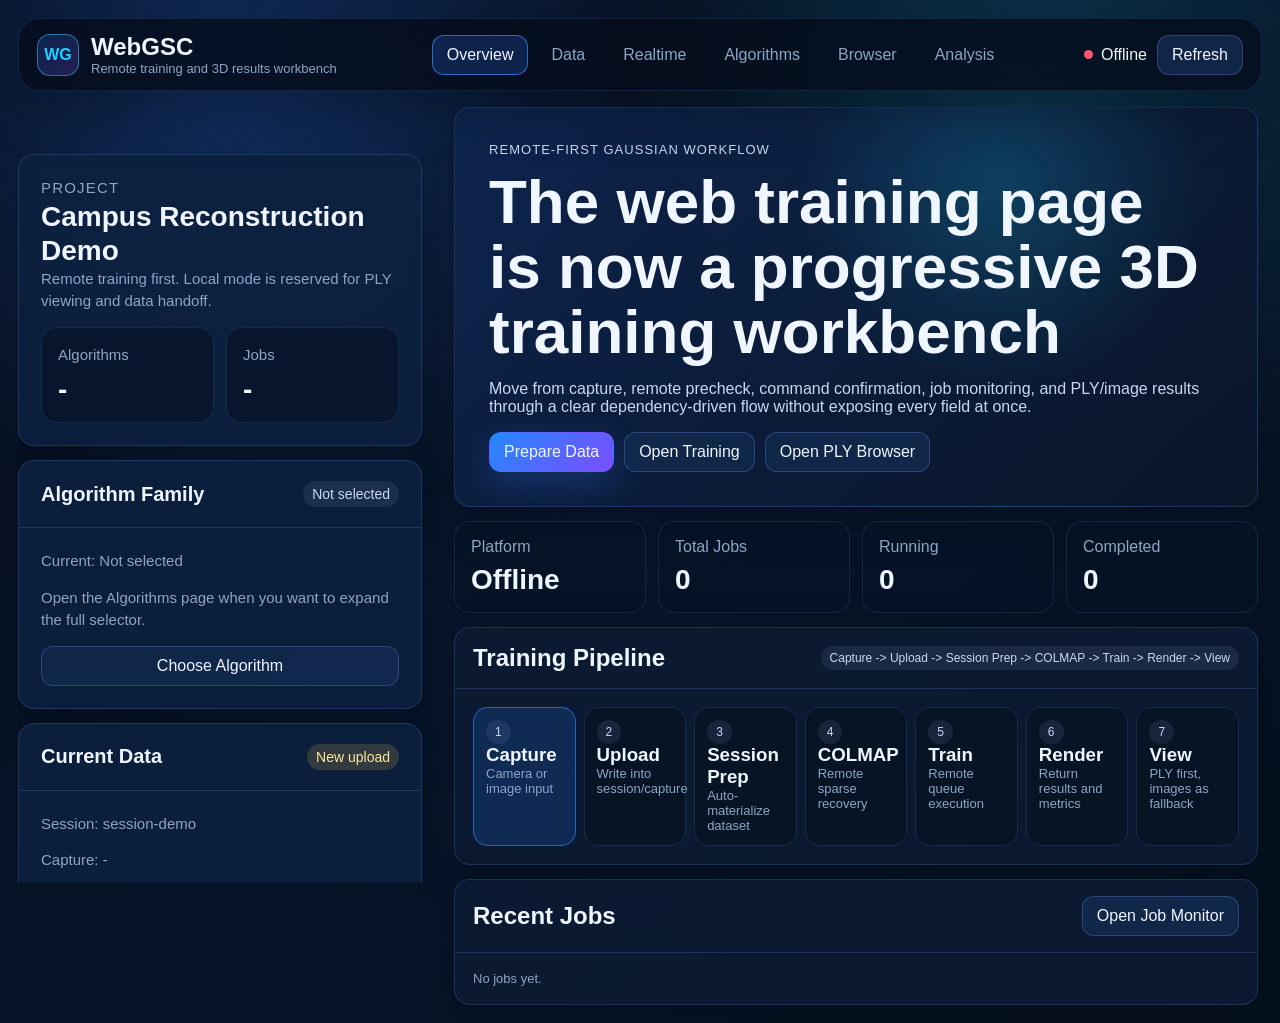
==== web/app.html @ 72a91e0b "Add initial HTML structure for WebGSC Workbench application" ====
<!DOCTYPE html>
<html lang="en">

<head>
  <meta charset="UTF-8" />
  <meta name="viewport" content="width=device-width, initial-scale=1.0" />
  <title>WebGSC Workbench</title>
  <link rel="stylesheet" href="./styles.css" />
</head>

<body>
  <div id="app-root" class="workbench-root">
    <div class="boot-screen">
      <p class="eyebrow">WebGSC</p>
      <h1>Starting Workbench</h1>
      <p>If the backend is offline, the page will still open in offline check mode.</p>
    </div>
  </div>
  <script type="module" src="./src/core/app.js"></script>
</body>

</html>
---- web/styles.css ----
:root {
  color-scheme: dark;
  --bg: #06111f;
  --bg-2: #091a31;
  --panel: rgba(12, 28, 52, 0.84);
  --panel-2: rgba(14, 35, 65, 0.92);
  --line: rgba(119, 160, 255, 0.18);
  --line-strong: rgba(83, 139, 255, 0.52);
  --text: #eff6ff;
  --muted: #8ea4c5;
  --soft: #c8d7f2;
  --blue: #2f7dff;
  --cyan: #1dd3ff;
  --green: #2be48f;
  --yellow: #f7c948;
  --red: #ff5570;
  --violet: #8858ff;
  --shadow: 0 24px 80px rgba(0, 0, 0, 0.38);
  --radius-lg: 24px;
  --radius: 16px;
  --radius-sm: 10px;
  font-family: "Avenir Next", "PingFang SC", "Microsoft YaHei", sans-serif;
}

* {
  box-sizing: border-box;
}

html,
body {
  width: 100%;
  min-height: 100%;
  margin: 0;
  overflow-x: hidden;
  overflow-y: auto;
  background:
    radial-gradient(circle at 18% 8%, rgba(47, 125, 255, 0.28), transparent 32%),
    radial-gradient(circle at 80% 12%, rgba(29, 211, 255, 0.18), transparent 30%),
    linear-gradient(135deg, #040b17 0%, #07152a 48%, #05101e 100%);
  color: var(--text);
}

#app-root {
  min-height: 100%;
  overflow: visible;
}

.workbench-root {
  min-height: 100%;
  overflow: visible;
}

button,
input,
select,
textarea {
  font: inherit;
}

button,
.button-link {
  border: 1px solid rgba(112, 155, 255, 0.28);
  border-radius: 12px;
  background: rgba(19, 41, 76, 0.92);
  color: var(--text);
  padding: 10px 14px;
  cursor: pointer;
  text-decoration: none;
  transition: transform 0.16s ease, border-color 0.16s ease, background 0.16s ease;
}

button:hover,
.button-link:hover {
  border-color: rgba(80, 151, 255, 0.8);
  transform: translateY(-1px);
}

button:disabled,
.button-link.disabled {
  opacity: 0.46;
  cursor: not-allowed;
  pointer-events: none;
  transform: none;
}

button.primary {
  border-color: transparent;
  background: linear-gradient(135deg, #2388ff, #7b4dff);
  box-shadow: 0 12px 34px rgba(47, 125, 255, 0.26);
}

button.danger {
  border-color: rgba(255, 85, 112, 0.38);
  background: rgba(111, 30, 48, 0.85);
}

input,
select,
textarea {
  width: 100%;
  border: 1px solid rgba(112, 155, 255, 0.2);
  border-radius: 12px;
  background: rgba(4, 12, 27, 0.72);
  color: var(--text);
  padding: 10px 12px;
  outline: none;
}

input[type="checkbox"] {
  width: auto;
  accent-color: var(--blue);
}

textarea {
  resize: vertical;
}

label {
  display: grid;
  gap: 7px;
  color: var(--muted);
  font-size: 13px;
}

pre {
  white-space: pre-wrap;
  word-break: break-word;
  margin: 0;
}

.boot-screen {
  width: min(760px, calc(100vw - 40px));
  margin: 20vh auto;
  padding: 34px;
  border: 1px solid var(--line);
  border-radius: var(--radius-lg);
  background: var(--panel);
  box-shadow: var(--shadow);
}

.workbench {
  min-height: 100dvh;
  padding: 18px;
  display: grid;
  grid-template-rows: auto 1fr;
  gap: 16px;
  overflow: visible;
}

.topbar {
  position: sticky;
  top: 18px;
  z-index: 20;
  display: grid;
  grid-template-columns: minmax(220px, 320px) minmax(0, 1fr) auto;
  gap: 18px;
  align-items: center;
  padding: 14px 18px;
  border: 1px solid rgba(91, 135, 255, 0.16);
  border-radius: 22px;
  background: rgba(5, 13, 28, 0.82);
  backdrop-filter: blur(18px);
  box-shadow: 0 18px 54px rgba(0, 0, 0, 0.25);
}

.brand-mark {
  display: flex;
  align-items: center;
  gap: 12px;
}

.brand-cube {
  display: grid;
  place-items: center;
  width: 42px;
  height: 42px;
  border: 1px solid rgba(42, 206, 255, 0.5);
  border-radius: 13px;
  background: linear-gradient(145deg, rgba(49, 123, 255, 0.2), rgba(137, 88, 255, 0.22));
  color: var(--cyan);
  font-weight: 800;
}

.brand-title {
  margin: 0;
  font-size: 24px;
}

.brand-subtitle,
.eyebrow,
.panel-copy,
.muted {
  color: var(--muted);
}

.brand-subtitle,
.eyebrow,
.panel-copy {
  margin: 0;
  font-size: 13px;
}

.eyebrow {
  letter-spacing: 0.08em;
  text-transform: uppercase;
}

.nav-tabs {
  display: flex;
  justify-content: center;
  gap: 8px;
}

.nav-tab {
  border: 1px solid transparent;
  background: transparent;
  color: var(--muted);
}

.nav-tab.active {
  border-color: rgba(60, 135, 255, 0.72);
  background: rgba(38, 92, 189, 0.28);
  color: var(--text);
}

.api-chip {
  display: flex;
  align-items: center;
  gap: 10px;
  justify-content: flex-end;
  white-space: nowrap;
}

.layout {
  display: grid;
  grid-template-columns: minmax(360px, 420px) minmax(0, 1fr);
  gap: 16px;
  align-items: start;
  min-height: 0;
  overflow: visible;
}

.rail,
.main-column {
  display: grid;
  align-content: start;
  gap: 14px;
  min-height: 0;
  padding-right: 4px;
  scrollbar-gutter: stable;
}

.rail {
  font-size: 16px;
}

.rail .panel {
  background: rgba(13, 33, 64, 0.9);
}

.rail .panel.pad,
.rail .card {
  padding: 22px;
}

.rail .panel-head {
  padding: 20px 22px;
}

.rail h2 {
  font-size: 28px;
  line-height: 1.22;
}

.rail h3,
.rail .selectable-card strong {
  font-size: 20px;
  line-height: 1.25;
}

.rail .panel-copy,
.rail .muted,
.rail .eyebrow {
  font-size: 15px;
  line-height: 1.5;
}

.rail .badge {
  font-size: 14px;
}

.rail {
  position: sticky;
  top: 154px;
  max-height: calc(100dvh - 172px);
  overflow-y: auto;
  overscroll-behavior: contain;
}

.main-column {
  overflow: visible;
}

.rail::-webkit-scrollbar,
.main-column::-webkit-scrollbar,
.logs::-webkit-scrollbar,
.table-wrap::-webkit-scrollbar,
.modal::-webkit-scrollbar {
  width: 12px;
  height: 12px;
}

.rail::-webkit-scrollbar-thumb,
.main-column::-webkit-scrollbar-thumb,
.logs::-webkit-scrollbar-thumb,
.table-wrap::-webkit-scrollbar-thumb,
.modal::-webkit-scrollbar-thumb {
  border-radius: 999px;
  border: 3px solid rgba(5, 13, 28, 0.7);
  background: rgba(126, 174, 255, 0.58);
}

.panel {
  border: 1px solid var(--line);
  border-radius: var(--radius);
  background: var(--panel);
  box-shadow: 0 14px 48px rgba(0, 0, 0, 0.18);
  overflow: hidden;
}

.panel.pad,
.card {
  padding: 18px;
}

.panel-head {
  display: flex;
  align-items: center;
  justify-content: space-between;
  gap: 12px;
  padding: 16px 18px;
  border-bottom: 1px solid var(--line);
}

.panel h2,
.panel h3,
.card h3 {
  margin: 0;
}

.hero {
  min-height: 260px;
  padding: 34px;
  background:
    radial-gradient(circle at 68% 20%, rgba(29, 211, 255, 0.18), transparent 32%),
    linear-gradient(135deg, rgba(14, 37, 78, 0.92), rgba(10, 21, 40, 0.92));
}

.hero h1 {
  max-width: 720px;
  margin: 12px 0;
  font-size: clamp(34px, 5vw, 62px);
  line-height: 1.05;
}

.hero p {
  max-width: 720px;
  color: var(--soft);
}

.action-row,
.button-row {
  display: flex;
  flex-wrap: wrap;
  gap: 10px;
  align-items: center;
}

.grid {
  display: grid;
  gap: 14px;
}

.grid.two {
  grid-template-columns: repeat(2, minmax(0, 1fr));
}

.grid.three {
  grid-template-columns: repeat(3, minmax(0, 1fr));
}

.metric-grid {
  display: grid;
  grid-template-columns: repeat(4, minmax(0, 1fr));
  gap: 12px;
}

.metric {
  padding: 16px;
  border: 1px solid rgba(112, 155, 255, 0.14);
  border-radius: 16px;
  background: rgba(7, 19, 38, 0.7);
}

.metric strong {
  display: block;
  margin-top: 8px;
  font-size: 28px;
}

.status-dot {
  display: inline-flex;
  align-items: center;
  gap: 8px;
}

.status-dot::before {
  content: "";
  width: 9px;
  height: 9px;
  border-radius: 999px;
  background: var(--muted);
}

.status-dot.ok::before,
.badge.ok {
  background: rgba(43, 228, 143, 0.18);
  color: #9df5c6;
}

.status-dot.ok::before {
  background: var(--green);
}

.status-dot.warn::before {
  background: var(--yellow);
}

.status-dot.bad::before {
  background: var(--red);
}

.badge {
  display: inline-flex;
  align-items: center;
  gap: 6px;
  width: fit-content;
  padding: 5px 9px;
  border-radius: 999px;
  background: rgba(118, 144, 190, 0.14);
  color: var(--soft);
  font-size: 12px;
}

.badge.warn {
  background: rgba(247, 201, 72, 0.16);
  color: #ffe69a;
}

.badge.bad {
  background: rgba(255, 85, 112, 0.16);
  color: #ffb4c0;
}

.step-flow {
  display: grid;
  grid-template-columns: repeat(7, minmax(0, 1fr));
  gap: 8px;
}

.step {
  min-height: 92px;
  padding: 12px;
  border: 1px solid rgba(112, 155, 255, 0.16);
  border-radius: 15px;
  background: rgba(7, 18, 34, 0.72);
}

.step.active {
  border-color: rgba(47, 125, 255, 0.7);
  background: rgba(29, 79, 161, 0.3);
}

.step.done {
  border-color: rgba(43, 228, 143, 0.42);
}

.form-grid {
  display: grid;
  grid-template-columns: repeat(2, minmax(0, 1fr));
  gap: 14px;
}

.form-grid .wide,
.wide {
  grid-column: 1 / -1;
}

.algorithm-list,
.dataset-list,
.job-list {
  display: grid;
  gap: 10px;
}

.selectable-card,
.job-card {
  padding: 14px;
  border: 1px solid rgba(112, 155, 255, 0.16);
  border-radius: 15px;
  background: rgba(5, 16, 32, 0.7);
}

.selectable-card.active {
  border-color: rgba(47, 125, 255, 0.74);
  box-shadow: inset 0 0 0 1px rgba(47, 125, 255, 0.28);
}

.selectable-card button {
  width: 100%;
  margin-top: 10px;
}

.split {
  display: grid;
  grid-template-columns: minmax(0, 1fr) minmax(300px, 0.6fr);
  gap: 14px;
}

.dropzone {
  min-height: 150px;
  display: grid;
  place-items: center;
  gap: 10px;
  padding: 20px;
  border: 1px dashed rgba(99, 164, 255, 0.46);
  border-radius: 18px;
  background: rgba(11, 31, 61, 0.52);
  text-align: center;
}

.dropzone input {
  max-width: 360px;
}

.preview-grid {
  display: grid;
  grid-template-columns: repeat(auto-fill, minmax(92px, 1fr));
  gap: 10px;
}

.preview-grid img {
  width: 100%;
  aspect-ratio: 1.2;
  object-fit: cover;
  border-radius: 12px;
  border: 1px solid var(--line);
}

.video-frame,
.viewer-frame,
.result-image {
  width: 100%;
  min-height: 420px;
  border: 1px solid var(--line);
  border-radius: 18px;
  background: #030913;
}

.video-frame {
  min-height: 300px;
  object-fit: cover;
}

.result-image {
  object-fit: contain;
}

.viewer-frame.tall {
  height: calc(100vh - 220px);
  min-height: 560px;
}

.logs {
  min-height: 280px;
  max-height: 560px;
  overflow: auto;
  padding: 14px;
  border-radius: 14px;
  background: #030913;
  color: #d8e5ff;
  font-family: "SFMono-Regular", "Cascadia Code", monospace;
  font-size: 12px;
  line-height: 1.55;
}

.table-wrap {
  overflow: auto;
}

table {
  width: 100%;
  border-collapse: collapse;
  min-width: 680px;
}

th,
td {
  padding: 10px 12px;
  border-bottom: 1px solid rgba(112, 155, 255, 0.12);
  text-align: left;
  color: var(--soft);
  font-size: 13px;
}

th {
  color: var(--muted);
  font-weight: 600;
}

.command-box,
.error-box {
  border: 1px solid rgba(112, 155, 255, 0.16);
  border-radius: 15px;
  background: rgba(2, 8, 18, 0.74);
  padding: 14px;
}

.error-box {
  border-color: rgba(255, 85, 112, 0.32);
}

.modal-layer {
  position: fixed;
  inset: 0;
  z-index: 50;
  display: grid;
  place-items: center;
  padding: 20px;
  background: rgba(0, 0, 0, 0.58);
  backdrop-filter: blur(10px);
}

.modal-layer[hidden] {
  display: none;
}

.modal {
  width: min(780px, calc(100vw - 32px));
  max-height: calc(100vh - 52px);
  overflow: auto;
  border: 1px solid rgba(112, 155, 255, 0.28);
  border-radius: 24px;
  background: #07162b;
  box-shadow: var(--shadow);
}

.modal-body {
  padding: 20px;
}

.modal-footer {
  display: flex;
  justify-content: flex-end;
  gap: 10px;
  padding: 16px 20px;
  border-top: 1px solid var(--line);
}

.chart {
  width: 100%;
  height: 260px;
  border: 1px solid var(--line);
  border-radius: 16px;
  background: rgba(3, 9, 19, 0.88);
}

.hidden {
  display: none !important;
}

.toast {
  position: fixed;
  right: 20px;
  bottom: 20px;
  z-index: 60;
  width: min(460px, calc(100vw - 40px));
  padding: 16px;
  border: 1px solid var(--line-strong);
  border-radius: 18px;
  background: rgba(7, 20, 42, 0.96);
  box-shadow: var(--shadow);
}

@media (max-width: 1180px) {
  .layout {
    grid-template-columns: 1fr;
    grid-template-rows: auto;
  }

  .rail {
    position: relative;
    top: auto;
    max-height: none;
    overflow: visible;
  }

  .step-flow {
    grid-template-columns: repeat(3, minmax(0, 1fr));
  }
}

@media (max-width: 760px) {
  .workbench {
    padding: 10px;
  }

  .topbar,
  .split,
  .form-grid,
  .grid.two,
  .grid.three,
  .metric-grid {
    grid-template-columns: 1fr;
  }

  .nav-tabs {
    justify-content: flex-start;
    overflow-x: auto;
  }

  .api-chip {
    justify-content: flex-start;
  }

  .hero {
    padding: 24px;
  }
}
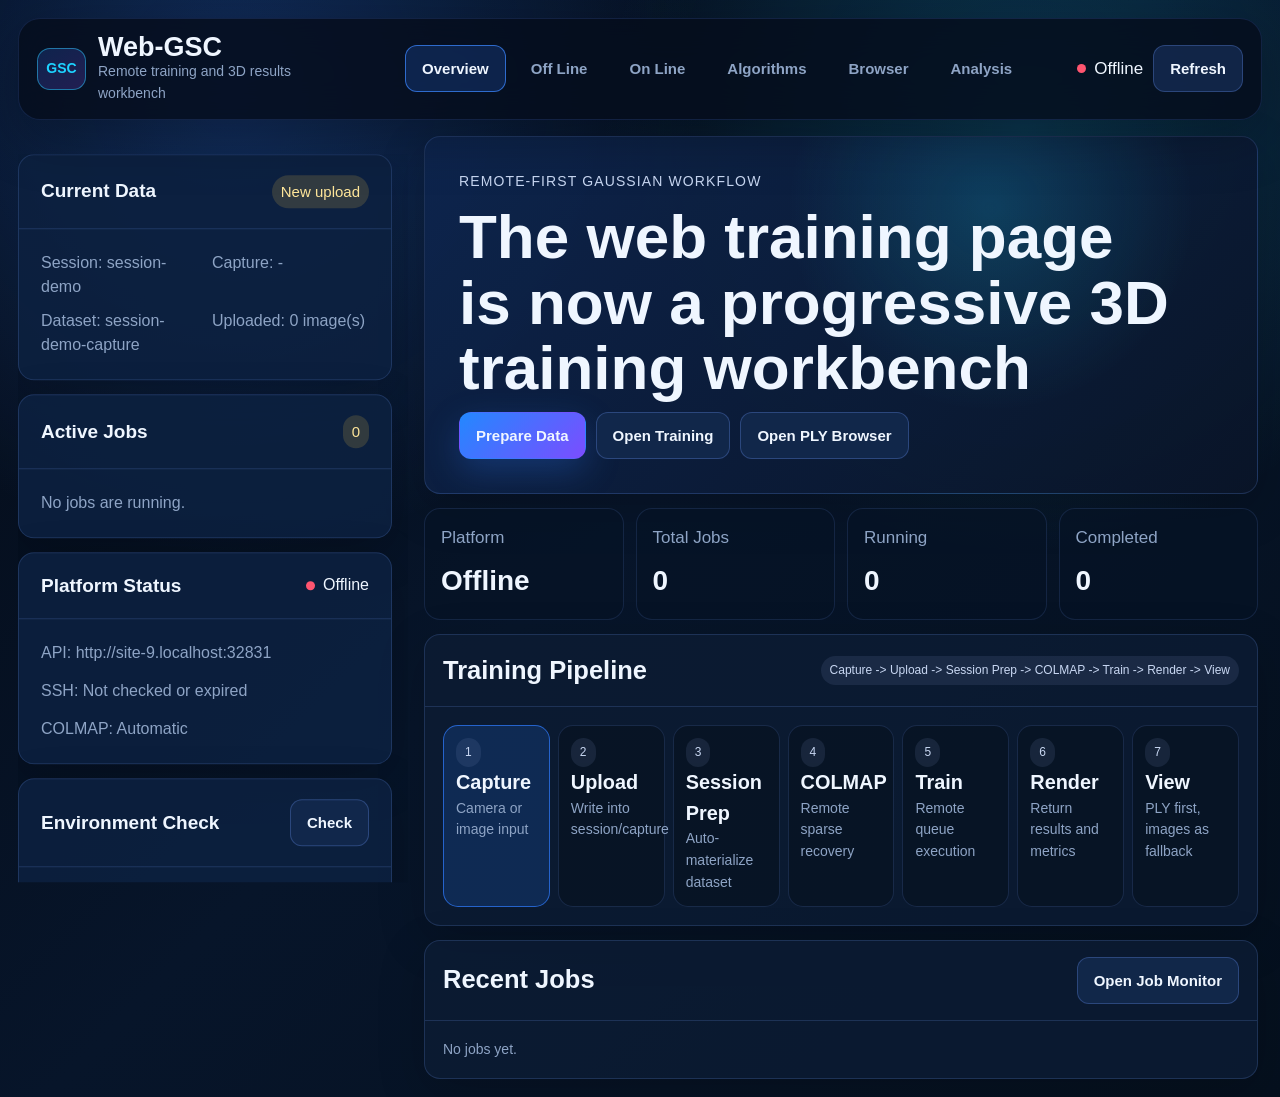
==== commit 231d9ed7: "4/27" ====
--- a/web/app.html
+++ b/web/app.html
@@ -4,14 +4,14 @@
 <head>
   <meta charset="UTF-8" />
   <meta name="viewport" content="width=device-width, initial-scale=1.0" />
-  <title>WebGSC Workbench</title>
+  <title>Web-GSC Workbench</title>
   <link rel="stylesheet" href="./styles.css" />
 </head>
 
 <body>
   <div id="app-root" class="workbench-root">
     <div class="boot-screen">
-      <p class="eyebrow">WebGSC</p>
+      <p class="eyebrow">Web-GSC</p>
       <h1>Starting Workbench</h1>
       <p>If the backend is offline, the page will still open in offline check mode.</p>
     </div>
--- a/web/styles.css
+++ b/web/styles.css
@@ -20,6 +20,7 @@
   --radius: 16px;
   --radius-sm: 10px;
   font-family: "Avenir Next", "PingFang SC", "Microsoft YaHei", sans-serif;
+  font-size: 17px;
 }
 
 * {
@@ -38,6 +39,7 @@
     radial-gradient(circle at 80% 12%, rgba(29, 211, 255, 0.18), transparent 30%),
     linear-gradient(135deg, #040b17 0%, #07152a 48%, #05101e 100%);
   color: var(--text);
+  line-height: 1.55;
 }
 
 #app-root {
@@ -63,10 +65,12 @@
   border-radius: 12px;
   background: rgba(19, 41, 76, 0.92);
   color: var(--text);
-  padding: 10px 14px;
+  padding: 11px 16px;
   cursor: pointer;
   text-decoration: none;
   transition: transform 0.16s ease, border-color 0.16s ease, background 0.16s ease;
+  font-size: 15px;
+  font-weight: 650;
 }
 
 button:hover,
@@ -102,8 +106,9 @@
   border-radius: 12px;
   background: rgba(4, 12, 27, 0.72);
   color: var(--text);
-  padding: 10px 12px;
+  padding: 12px 13px;
   outline: none;
+  font-size: 15px;
 }
 
 input[type="checkbox"] {
@@ -119,7 +124,7 @@
   display: grid;
   gap: 7px;
   color: var(--muted);
-  font-size: 13px;
+  font-size: 14px;
 }
 
 pre {
@@ -172,18 +177,20 @@
 .brand-cube {
   display: grid;
   place-items: center;
-  width: 42px;
+  width: 50px;
   height: 42px;
   border: 1px solid rgba(42, 206, 255, 0.5);
   border-radius: 13px;
   background: linear-gradient(145deg, rgba(49, 123, 255, 0.2), rgba(137, 88, 255, 0.22));
   color: var(--cyan);
   font-weight: 800;
+  font-size: 14px;
 }
 
 .brand-title {
   margin: 0;
-  font-size: 24px;
+  font-size: 27px;
+  line-height: 1.05;
 }
 
 .brand-subtitle,
@@ -197,7 +204,7 @@
 .eyebrow,
 .panel-copy {
   margin: 0;
-  font-size: 13px;
+  font-size: 14px;
 }
 
 .eyebrow {
@@ -233,7 +240,7 @@
 
 .layout {
   display: grid;
-  grid-template-columns: minmax(360px, 420px) minmax(0, 1fr);
+  grid-template-columns: minmax(340px, 390px) minmax(0, 1fr);
   gap: 16px;
   align-items: start;
   min-height: 0;
@@ -268,25 +275,25 @@
 }
 
 .rail h2 {
-  font-size: 28px;
+  font-size: 25px;
   line-height: 1.22;
 }
 
 .rail h3,
 .rail .selectable-card strong {
-  font-size: 20px;
+  font-size: 19px;
   line-height: 1.25;
 }
 
 .rail .panel-copy,
 .rail .muted,
 .rail .eyebrow {
+  font-size: 16px;
+  line-height: 1.5;
+}
+
+.rail .badge {
   font-size: 15px;
-  line-height: 1.5;
-}
-
-.rail .badge {
-  font-size: 14px;
 }
 
 .rail {
@@ -387,6 +394,17 @@
 
 .grid.three {
   grid-template-columns: repeat(3, minmax(0, 1fr));
+}
+
+.rail-facts {
+  display: grid;
+  grid-template-columns: repeat(2, minmax(0, 1fr));
+  gap: 10px 14px;
+}
+
+.rail-facts .panel-copy {
+  min-width: 0;
+  overflow-wrap: anywhere;
 }
 
 .metric-grid {
@@ -574,6 +592,30 @@
 
 .result-image {
   object-fit: contain;
+}
+
+.result-surface {
+  display: grid;
+  gap: 10px;
+}
+
+.result-toolbar {
+  display: flex;
+  align-items: center;
+  justify-content: space-between;
+  gap: 12px;
+  flex-wrap: wrap;
+}
+
+.result-surface-image .result-image {
+  min-height: 300px;
+  max-height: min(560px, 58vh);
+}
+
+.result-placeholder {
+  display: grid;
+  place-items: center;
+  padding: 24px;
 }
 
 .viewer-frame.tall {
@@ -720,7 +762,8 @@
   .form-grid,
   .grid.two,
   .grid.three,
-  .metric-grid {
+  .metric-grid,
+  .rail-facts {
     grid-template-columns: 1fr;
   }
 
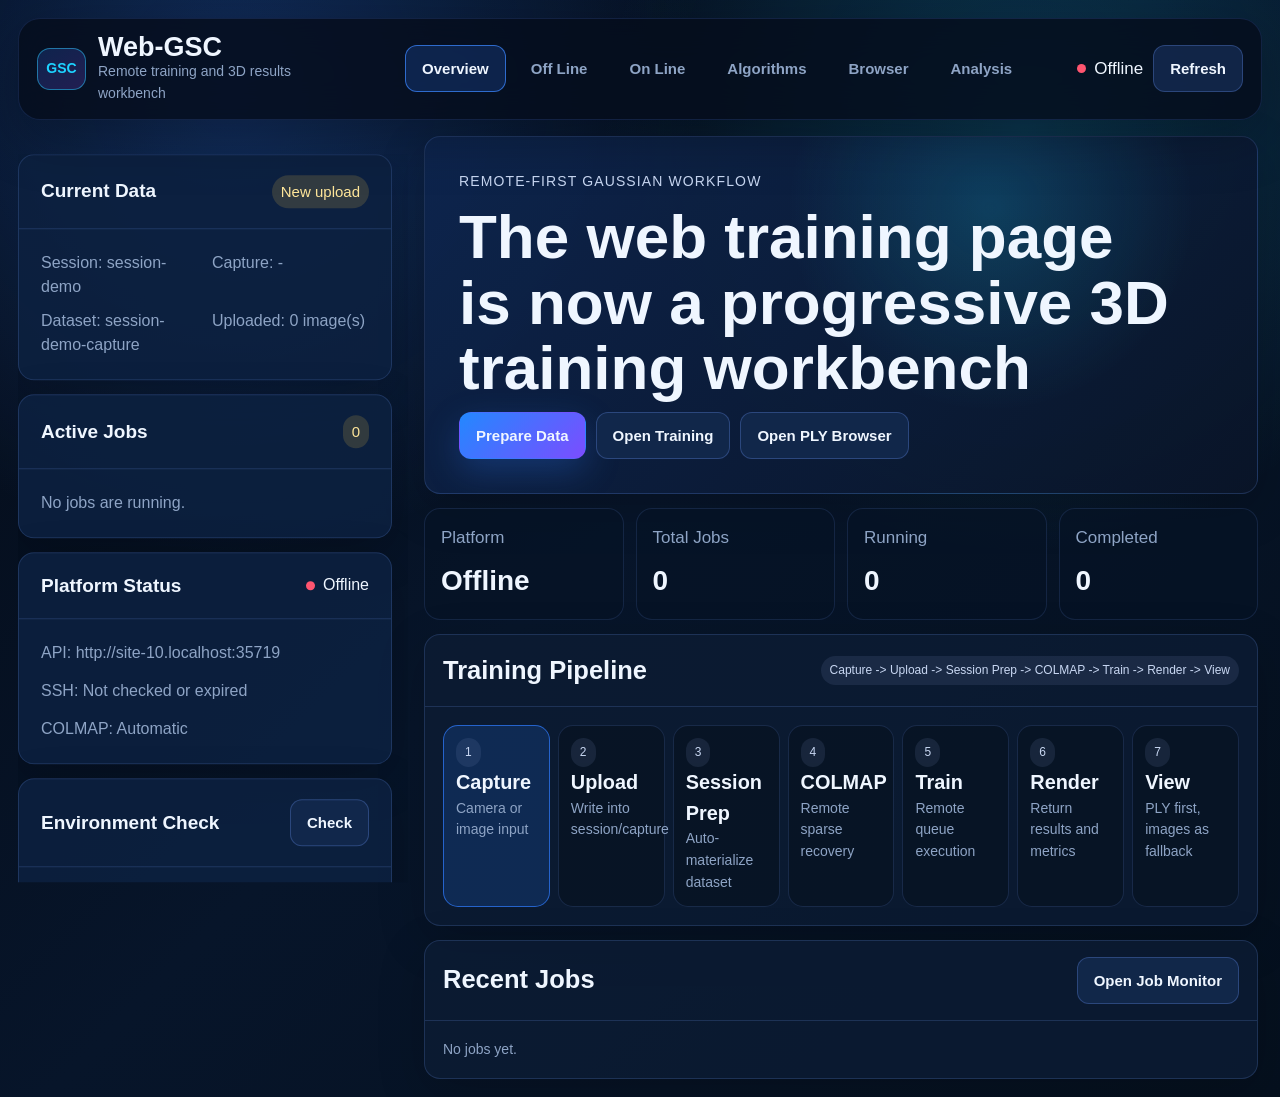
==== commit 422248bc: "Implement detached remote training and button feedback" ====
--- a/web/app.html
+++ b/web/app.html
@@ -5,7 +5,7 @@
   <meta charset="UTF-8" />
   <meta name="viewport" content="width=device-width, initial-scale=1.0" />
   <title>Web-GSC Workbench</title>
-  <link rel="stylesheet" href="./styles.css" />
+  <link rel="stylesheet" href="./styles.css?v=20260428-detached" />
 </head>
 
 <body>
@@ -16,7 +16,7 @@
       <p>If the backend is offline, the page will still open in offline check mode.</p>
     </div>
   </div>
-  <script type="module" src="./src/core/app.js"></script>
+  <script type="module" src="./src/core/app.js?v=20260428-detached"></script>
 </body>
 
 </html>
--- a/web/styles.css
+++ b/web/styles.css
@@ -68,15 +68,61 @@
   padding: 11px 16px;
   cursor: pointer;
   text-decoration: none;
-  transition: transform 0.16s ease, border-color 0.16s ease, background 0.16s ease;
+  transition: transform 0.16s ease, border-color 0.16s ease, background 0.16s ease, box-shadow 0.16s ease;
   font-size: 15px;
   font-weight: 650;
+  position: relative;
+  display: inline-flex;
+  align-items: center;
+  justify-content: center;
+  gap: 8px;
 }
 
 button:hover,
 .button-link:hover {
   border-color: rgba(80, 151, 255, 0.8);
   transform: translateY(-1px);
+}
+
+button:active,
+.button-link:active,
+button.is-pressed {
+  transform: translateY(1px) scale(0.98);
+  border-color: rgba(113, 196, 255, 0.95);
+  box-shadow: 0 0 0 3px rgba(65, 143, 255, 0.18);
+}
+
+button:focus-visible,
+.button-link:focus-visible {
+  outline: 3px solid rgba(113, 196, 255, 0.58);
+  outline-offset: 2px;
+}
+
+button.is-loading {
+  border-color: rgba(113, 196, 255, 0.86);
+  box-shadow: 0 0 0 3px rgba(65, 143, 255, 0.18);
+}
+
+button.is-loading::before {
+  content: "";
+  width: 0.9em;
+  height: 0.9em;
+  border: 2px solid rgba(255, 255, 255, 0.45);
+  border-top-color: #ffffff;
+  border-radius: 50%;
+  animation: wgsc-spin 0.72s linear infinite;
+}
+
+button.is-loading::after {
+  content: "Working";
+  font-size: 0.86em;
+  opacity: 0.86;
+}
+
+@keyframes wgsc-spin {
+  to {
+    transform: rotate(360deg);
+  }
 }
 
 button:disabled,
@@ -85,6 +131,11 @@
   cursor: not-allowed;
   pointer-events: none;
   transform: none;
+}
+
+button.is-loading:disabled {
+  opacity: 0.96;
+  cursor: progress;
 }
 
 button.primary {
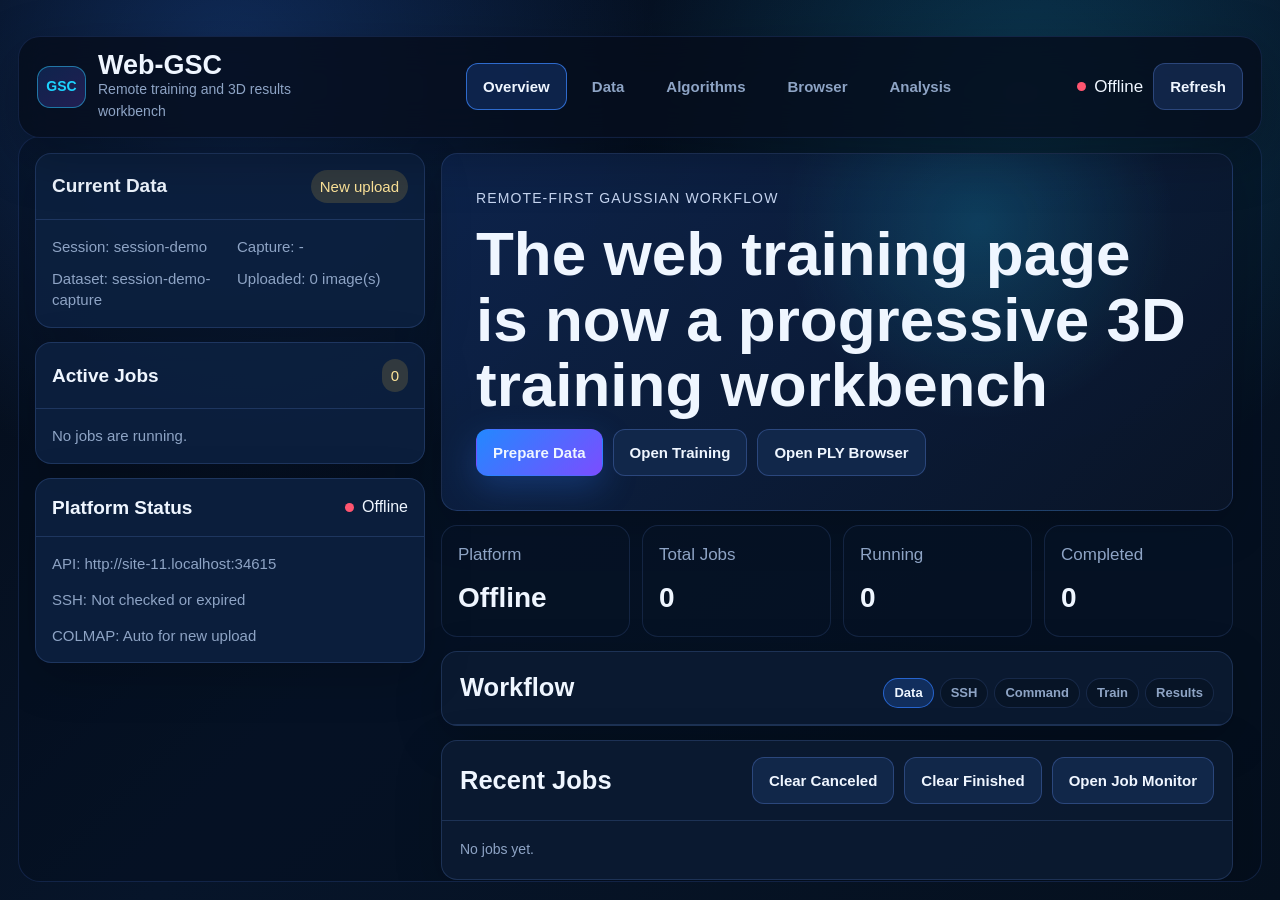
==== commit 44d82525: "更新样式链接和脚本版本，添加命令预览部分的修改按钮" ====
--- a/web/app.html
+++ b/web/app.html
@@ -5,7 +5,7 @@
   <meta charset="UTF-8" />
   <meta name="viewport" content="width=device-width, initial-scale=1.0" />
   <title>Web-GSC Workbench</title>
-  <link rel="stylesheet" href="./styles.css?v=20260428-detached" />
+  <link rel="stylesheet" href="./styles.css?v=20260430-command-edit" />
 </head>
 
 <body>
@@ -16,7 +16,7 @@
       <p>If the backend is offline, the page will still open in offline check mode.</p>
     </div>
   </div>
-  <script type="module" src="./src/core/app.js?v=20260428-detached"></script>
+  <script type="module" src="./src/core/app.js?v=20260430-command-edit"></script>
 </body>
 
 </html>
--- a/web/styles.css
+++ b/web/styles.css
@@ -30,10 +30,10 @@
 html,
 body {
   width: 100%;
-  min-height: 100%;
+  height: 100%;
   margin: 0;
   overflow-x: hidden;
-  overflow-y: auto;
+  overflow-y: hidden;
   background:
     radial-gradient(circle at 18% 8%, rgba(47, 125, 255, 0.28), transparent 32%),
     radial-gradient(circle at 80% 12%, rgba(29, 211, 255, 0.18), transparent 30%),
@@ -43,13 +43,13 @@
 }
 
 #app-root {
-  min-height: 100%;
-  overflow: visible;
+  height: 100%;
+  overflow: hidden;
 }
 
 .workbench-root {
-  min-height: 100%;
-  overflow: visible;
+  height: 100%;
+  overflow: hidden;
 }
 
 button,
@@ -195,12 +195,12 @@
 }
 
 .workbench {
-  min-height: 100dvh;
+  height: 100dvh;
   padding: 18px;
   display: grid;
   grid-template-rows: auto 1fr;
   gap: 16px;
-  overflow: visible;
+  overflow: hidden;
 }
 
 .topbar {
@@ -289,6 +289,17 @@
   white-space: nowrap;
 }
 
+.workspace-frame {
+  min-height: 0;
+  overflow-y: auto;
+  overflow-x: hidden;
+  padding: 16px;
+  border: 1px solid rgba(91, 135, 255, 0.16);
+  border-radius: 22px;
+  background: rgba(5, 13, 28, 0.34);
+  scrollbar-gutter: stable;
+}
+
 .layout {
   display: grid;
   grid-template-columns: minmax(340px, 390px) minmax(0, 1fr);
@@ -304,8 +315,6 @@
   align-content: start;
   gap: 14px;
   min-height: 0;
-  padding-right: 4px;
-  scrollbar-gutter: stable;
 }
 
 .rail {
@@ -318,11 +327,11 @@
 
 .rail .panel.pad,
 .rail .card {
-  padding: 22px;
+  padding: 16px;
 }
 
 .rail .panel-head {
-  padding: 20px 22px;
+  padding: 16px;
 }
 
 .rail h2 {
@@ -339,8 +348,8 @@
 .rail .panel-copy,
 .rail .muted,
 .rail .eyebrow {
-  font-size: 16px;
-  line-height: 1.5;
+  font-size: 15px;
+  line-height: 1.45;
 }
 
 .rail .badge {
@@ -349,9 +358,9 @@
 
 .rail {
   position: sticky;
-  top: 154px;
-  max-height: calc(100dvh - 172px);
-  overflow-y: auto;
+  top: 0;
+  max-height: none;
+  overflow: visible;
   overscroll-behavior: contain;
 }
 
@@ -359,8 +368,7 @@
   overflow: visible;
 }
 
-.rail::-webkit-scrollbar,
-.main-column::-webkit-scrollbar,
+.workspace-frame::-webkit-scrollbar,
 .logs::-webkit-scrollbar,
 .table-wrap::-webkit-scrollbar,
 .modal::-webkit-scrollbar {
@@ -368,8 +376,7 @@
   height: 12px;
 }
 
-.rail::-webkit-scrollbar-thumb,
-.main-column::-webkit-scrollbar-thumb,
+.workspace-frame::-webkit-scrollbar-thumb,
 .logs::-webkit-scrollbar-thumb,
 .table-wrap::-webkit-scrollbar-thumb,
 .modal::-webkit-scrollbar-thumb {
@@ -531,6 +538,37 @@
   color: #ffb4c0;
 }
 
+.mini-flow {
+  display: flex;
+  flex-wrap: wrap;
+  gap: 6px;
+  margin-top: 10px;
+}
+
+.mini-step {
+  display: inline-flex;
+  align-items: center;
+  min-height: 28px;
+  padding: 4px 10px;
+  border: 1px solid rgba(112, 155, 255, 0.16);
+  border-radius: 999px;
+  background: rgba(7, 18, 34, 0.68);
+  color: var(--muted);
+  font-size: 13px;
+  font-weight: 700;
+}
+
+.mini-step.active {
+  border-color: rgba(47, 125, 255, 0.7);
+  background: rgba(47, 125, 255, 0.22);
+  color: var(--text);
+}
+
+.mini-step.done {
+  border-color: rgba(43, 228, 143, 0.38);
+  color: #9df5c6;
+}
+
 .step-flow {
   display: grid;
   grid-template-columns: repeat(7, minmax(0, 1fr));
@@ -594,6 +632,135 @@
   display: grid;
   grid-template-columns: minmax(0, 1fr) minmax(300px, 0.6fr);
   gap: 14px;
+}
+
+.compact-split {
+  grid-template-columns: repeat(2, minmax(0, 1fr));
+}
+
+.upload-method-grid {
+  display: grid;
+  grid-template-columns: repeat(2, minmax(0, 1fr));
+  gap: 14px;
+}
+
+.source-choice-grid {
+  display: grid;
+  grid-template-columns: repeat(2, minmax(0, 1fr));
+  gap: 12px;
+}
+
+.source-choice {
+  min-height: 96px;
+  justify-content: flex-start;
+  align-items: flex-start;
+  flex-direction: column;
+  text-align: left;
+  white-space: normal;
+}
+
+.source-choice span {
+  color: var(--muted);
+  font-size: 13px;
+  font-weight: 500;
+}
+
+.source-choice.active {
+  border-color: rgba(43, 228, 143, 0.48);
+  background: rgba(25, 104, 78, 0.32);
+  box-shadow: inset 0 0 0 1px rgba(43, 228, 143, 0.18);
+}
+
+.upload-method-card {
+  display: grid;
+  align-content: start;
+  gap: 14px;
+  min-height: 100%;
+  padding: 18px;
+  border: 1px solid rgba(112, 155, 255, 0.18);
+  border-radius: 16px;
+  background: rgba(5, 16, 32, 0.7);
+}
+
+.upload-method-card h3 {
+  margin: 4px 0 6px;
+  font-size: 24px;
+}
+
+.upload-main-button {
+  min-height: 52px;
+  width: 100%;
+  font-size: 16px;
+}
+
+.camera-frame {
+  min-height: 260px;
+}
+
+.flow-stage-grid {
+  display: grid;
+  gap: 8px;
+}
+
+.flow-stage-row {
+  display: grid;
+  grid-template-columns: 34px minmax(0, 1fr) auto auto auto;
+  align-items: center;
+  gap: 10px;
+  min-height: 64px;
+  padding: 10px 12px;
+  border: 1px solid rgba(112, 155, 255, 0.14);
+  border-radius: 12px;
+  background: rgba(5, 16, 32, 0.58);
+}
+
+.flow-stage-index {
+  display: grid;
+  place-items: center;
+  width: 28px;
+  height: 28px;
+  border-radius: 999px;
+  background: rgba(118, 144, 190, 0.14);
+  color: var(--soft);
+  font-weight: 800;
+}
+
+.flow-stage-main {
+  min-width: 0;
+}
+
+.flow-stage-main strong {
+  display: block;
+  margin-bottom: 2px;
+}
+
+.flow-stage-main .panel-copy {
+  overflow: hidden;
+  text-overflow: ellipsis;
+  white-space: nowrap;
+}
+
+.flow-preview {
+  width: 58px;
+  height: 38px;
+  object-fit: cover;
+  border: 1px solid var(--line);
+  border-radius: 8px;
+  background: #030913;
+}
+
+.stage-empty {
+  min-width: 58px;
+  color: var(--muted);
+  font-size: 13px;
+  text-align: center;
+}
+
+.compact-button {
+  min-height: 34px;
+  padding: 7px 10px;
+  border-radius: 10px;
+  font-size: 13px;
 }
 
 .dropzone {
@@ -694,21 +861,33 @@
 table {
   width: 100%;
   border-collapse: collapse;
-  min-width: 680px;
+  min-width: 760px;
 }
 
 th,
 td {
-  padding: 10px 12px;
+  padding: 9px 10px;
   border-bottom: 1px solid rgba(112, 155, 255, 0.12);
   text-align: left;
   color: var(--soft);
   font-size: 13px;
+  vertical-align: middle;
 }
 
 th {
   color: var(--muted);
   font-weight: 600;
+}
+
+.job-table .panel-copy {
+  font-size: 12px;
+}
+
+.table-actions {
+  display: flex;
+  flex-wrap: nowrap;
+  gap: 6px;
+  align-items: center;
 }
 
 .command-box,
@@ -719,8 +898,40 @@
   padding: 14px;
 }
 
+.command-editor {
+  width: 100%;
+  min-height: 160px;
+  resize: vertical;
+  font-family: "SFMono-Regular", Consolas, "Liberation Mono", monospace;
+  font-size: 12px;
+  line-height: 1.55;
+  white-space: pre;
+}
+
 .error-box {
   border-color: rgba(255, 85, 112, 0.32);
+}
+
+.error-banner {
+  border-color: rgba(255, 85, 112, 0.42);
+  background: rgba(50, 15, 28, 0.92);
+}
+
+.error-banner:focus {
+  outline: 3px solid rgba(255, 85, 112, 0.34);
+  outline-offset: 2px;
+}
+
+.error-banner-body {
+  display: grid;
+  gap: 10px;
+  padding: 14px 18px 18px;
+}
+
+.error-banner summary {
+  cursor: pointer;
+  color: var(--soft);
+  font-weight: 700;
 }
 
 .modal-layer {
@@ -797,10 +1008,6 @@
     max-height: none;
     overflow: visible;
   }
-
-  .step-flow {
-    grid-template-columns: repeat(3, minmax(0, 1fr));
-  }
 }
 
 @media (max-width: 760px) {
@@ -810,6 +1017,9 @@
 
   .topbar,
   .split,
+  .upload-method-grid,
+  .source-choice-grid,
+  .flow-stage-row,
   .form-grid,
   .grid.two,
   .grid.three,
@@ -830,4 +1040,14 @@
   .hero {
     padding: 24px;
   }
-}
+
+  .flow-stage-row {
+    grid-template-columns: 34px minmax(0, 1fr);
+  }
+
+  .flow-stage-row .badge,
+  .flow-stage-row .compact-button,
+  .stage-empty {
+    justify-self: start;
+  }
+}
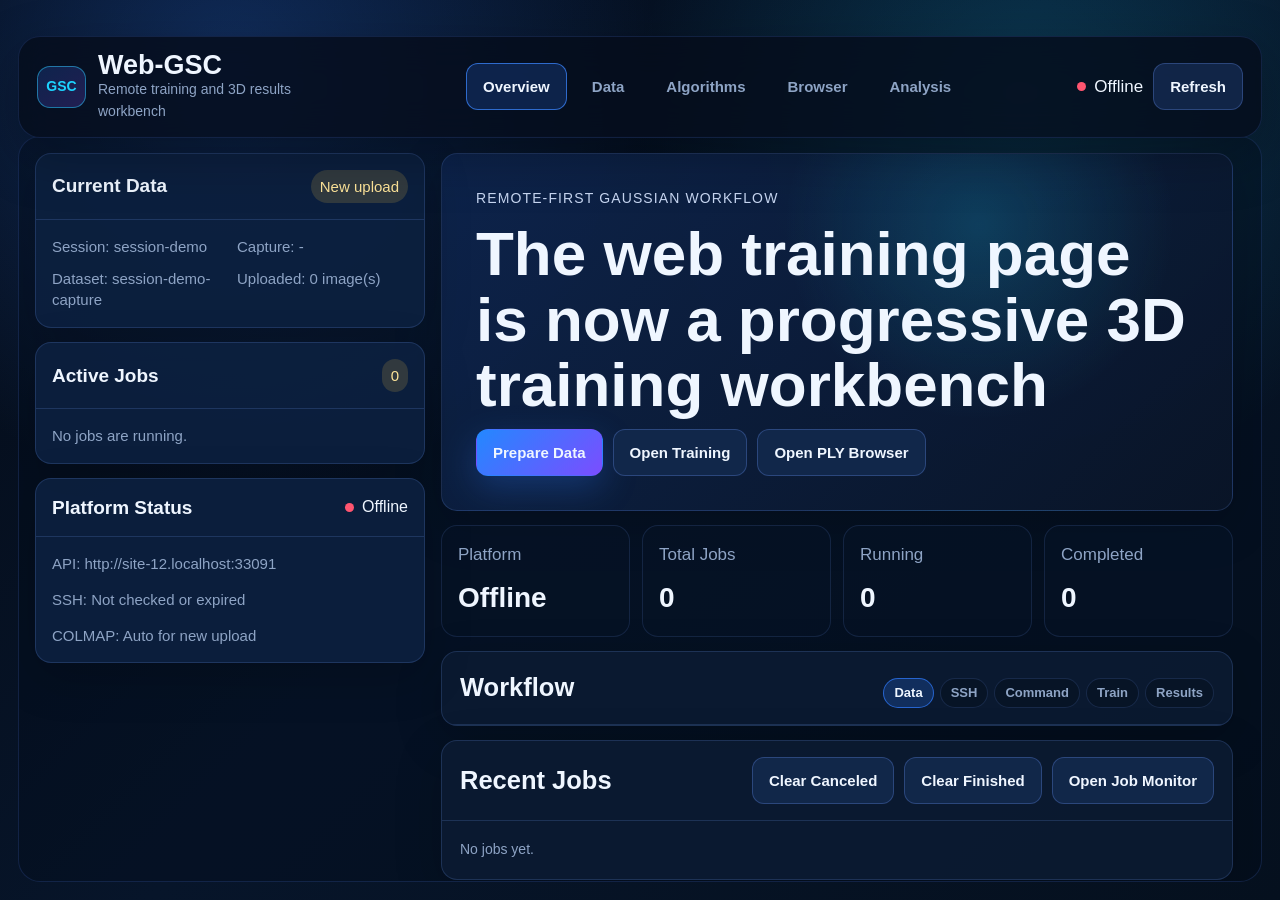
==== commit bc3585f4: "添加对 tmux 的支持，包括会话管理和附加命令，更新相关样式和前端显示" ====
--- a/web/app.html
+++ b/web/app.html
@@ -16,7 +16,7 @@
       <p>If the backend is offline, the page will still open in offline check mode.</p>
     </div>
   </div>
-  <script type="module" src="./src/core/app.js?v=20260430-command-edit"></script>
+  <script type="module" src="./src/core/app.js?v=20260502-tmux"></script>
 </body>
 
 </html>
--- a/web/styles.css
+++ b/web/styles.css
@@ -908,6 +908,22 @@
   white-space: pre;
 }
 
+.tmux-attach-box {
+  border: 1px solid rgba(93, 214, 180, 0.24);
+  border-radius: 14px;
+  background: rgba(6, 32, 30, 0.58);
+  display: grid;
+  gap: 8px;
+  padding: 12px;
+}
+
+.tmux-attach-box pre {
+  margin: 0;
+  overflow-x: auto;
+  white-space: pre-wrap;
+  word-break: break-word;
+}
+
 .error-box {
   border-color: rgba(255, 85, 112, 0.32);
 }
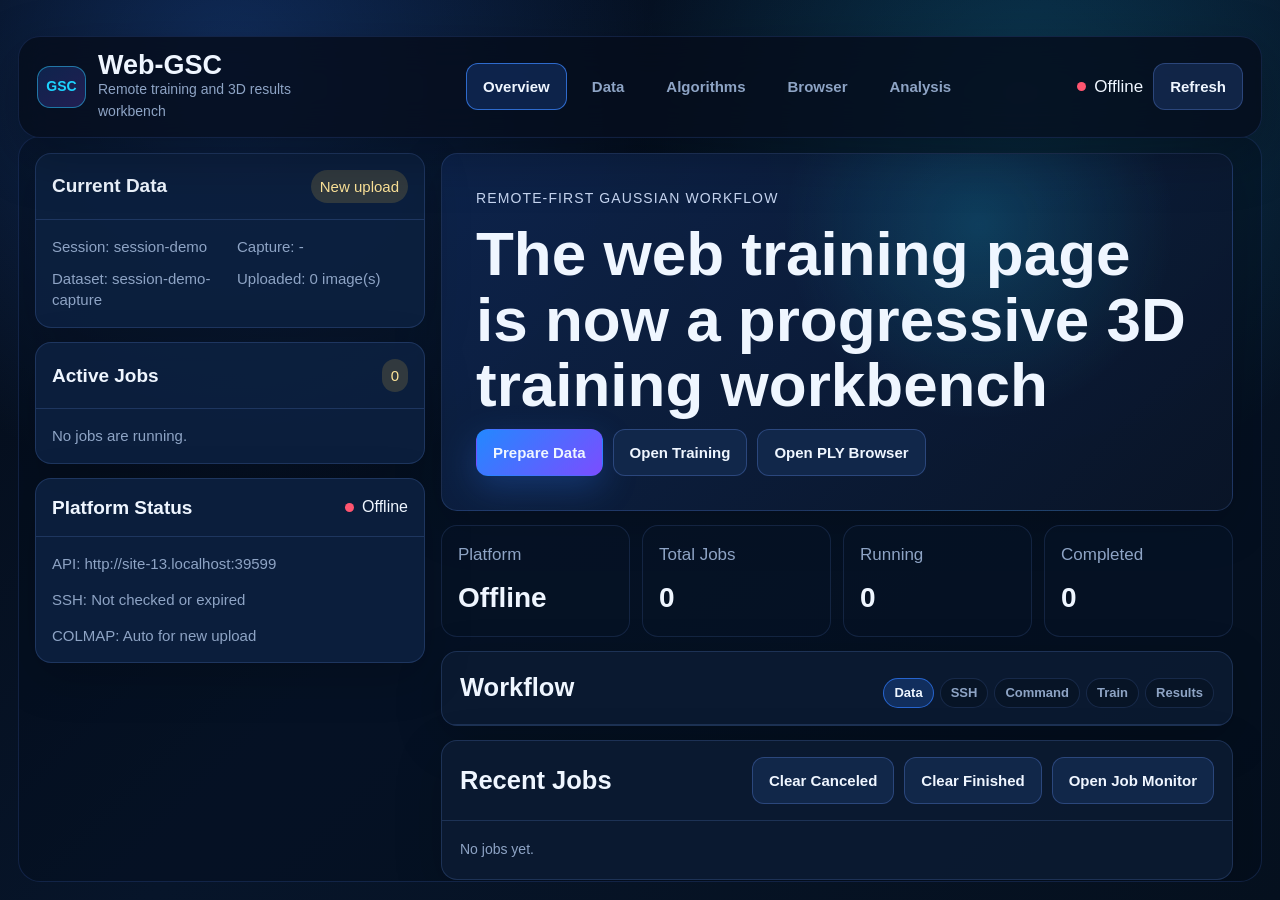
==== commit fac5c74c: "Pause result polling and export Gaussian PLY from GSLightning" ====
--- a/web/app.html
+++ b/web/app.html
@@ -16,7 +16,7 @@
       <p>If the backend is offline, the page will still open in offline check mode.</p>
     </div>
   </div>
-  <script type="module" src="./src/core/app.js?v=20260502-tmux"></script>
+  <script type="module" src="./src/core/app.js?v=20260510-result-viewer-poll"></script>
 </body>
 
 </html>
--- a/web/styles.css
+++ b/web/styles.css
@@ -516,6 +516,22 @@
   background: var(--red);
 }
 
+.download-progress {
+  width: min(360px, 100%);
+  height: 8px;
+  overflow: hidden;
+  border: 1px solid rgba(112, 155, 255, 0.18);
+  border-radius: 999px;
+  background: rgba(4, 12, 27, 0.72);
+}
+
+.download-progress > div {
+  height: 100%;
+  border-radius: inherit;
+  background: linear-gradient(90deg, var(--blue), var(--cyan));
+  transition: width 0.25s ease;
+}
+
 .badge {
   display: inline-flex;
   align-items: center;
@@ -828,6 +844,27 @@
 .result-surface-image .result-image {
   min-height: 300px;
   max-height: min(560px, 58vh);
+}
+
+.render-image-grid {
+  display: grid;
+  grid-template-columns: repeat(auto-fill, minmax(140px, 1fr));
+  gap: 10px;
+}
+
+.render-image-thumb {
+  display: block;
+  border: 1px solid var(--line);
+  border-radius: 10px;
+  overflow: hidden;
+  background: #030913;
+}
+
+.render-image-thumb img {
+  display: block;
+  width: 100%;
+  aspect-ratio: 1.4;
+  object-fit: cover;
 }
 
 .result-placeholder {
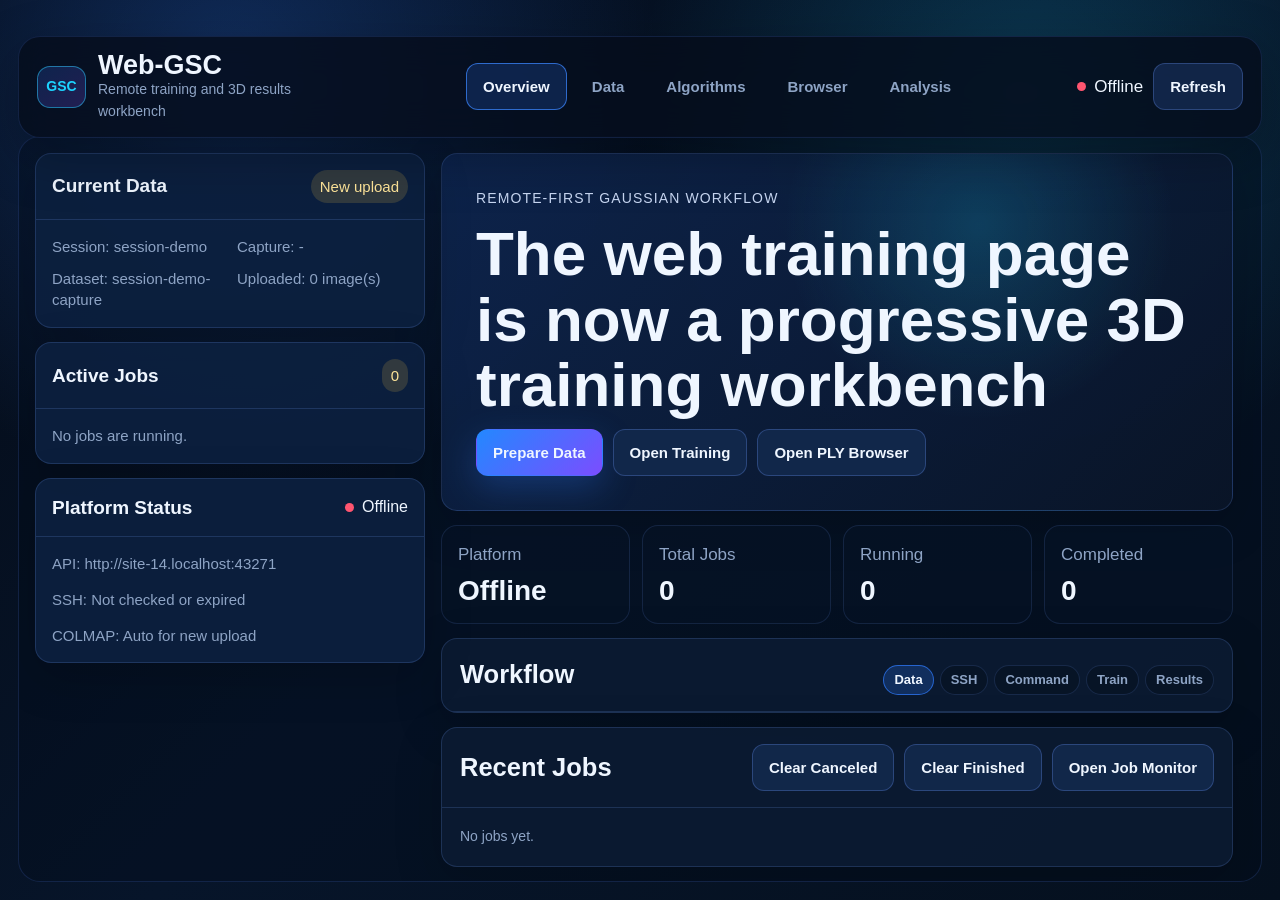
==== commit 82814721: "Remove data result echo and cap auto reattach retries" ====
--- a/web/app.html
+++ b/web/app.html
@@ -16,7 +16,7 @@
       <p>If the backend is offline, the page will still open in offline check mode.</p>
     </div>
   </div>
-  <script type="module" src="./src/core/app.js?v=20260510-result-viewer-poll"></script>
+  <script type="module" src="./src/core/app.js?v=20260519-reattach-limit"></script>
 </body>
 
 </html>
--- a/web/styles.css
+++ b/web/styles.css
@@ -472,16 +472,33 @@
 }
 
 .metric {
+  min-width: 0;
   padding: 16px;
   border: 1px solid rgba(112, 155, 255, 0.14);
   border-radius: 16px;
   background: rgba(7, 19, 38, 0.7);
+  overflow: hidden;
 }
 
 .metric strong {
   display: block;
   margin-top: 8px;
   font-size: 28px;
+  line-height: 1.1;
+  overflow-wrap: anywhere;
+  word-break: break-word;
+  font-variant-numeric: tabular-nums;
+}
+
+.analysis-metric strong {
+  font-size: 24px;
+}
+
+.analysis-metric .panel-copy {
+  min-width: 0;
+  overflow: hidden;
+  text-overflow: ellipsis;
+  white-space: nowrap;
 }
 
 .status-dot {
@@ -619,6 +636,18 @@
   grid-column: 1 / -1;
 }
 
+.nested-detail {
+  margin-top: 14px;
+  padding-top: 14px;
+  border-top: 1px solid rgba(112, 155, 255, 0.14);
+}
+
+.nested-detail summary {
+  cursor: pointer;
+  color: var(--soft);
+  font-weight: 700;
+}
+
 .algorithm-list,
 .dataset-list,
 .job-list {
@@ -909,11 +938,28 @@
   color: var(--soft);
   font-size: 13px;
   vertical-align: middle;
+  overflow-wrap: anywhere;
+  word-break: break-word;
 }
 
 th {
   color: var(--muted);
   font-weight: 600;
+}
+
+.analysis-table {
+  min-width: 640px;
+}
+
+.analysis-table td:not(:first-child) {
+  font-variant-numeric: tabular-nums;
+  max-width: 140px;
+}
+
+.analysis-summary-row td {
+  color: #f2f7ff;
+  font-weight: 800;
+  background: rgba(47, 125, 255, 0.08);
 }
 
 .job-table .panel-copy {
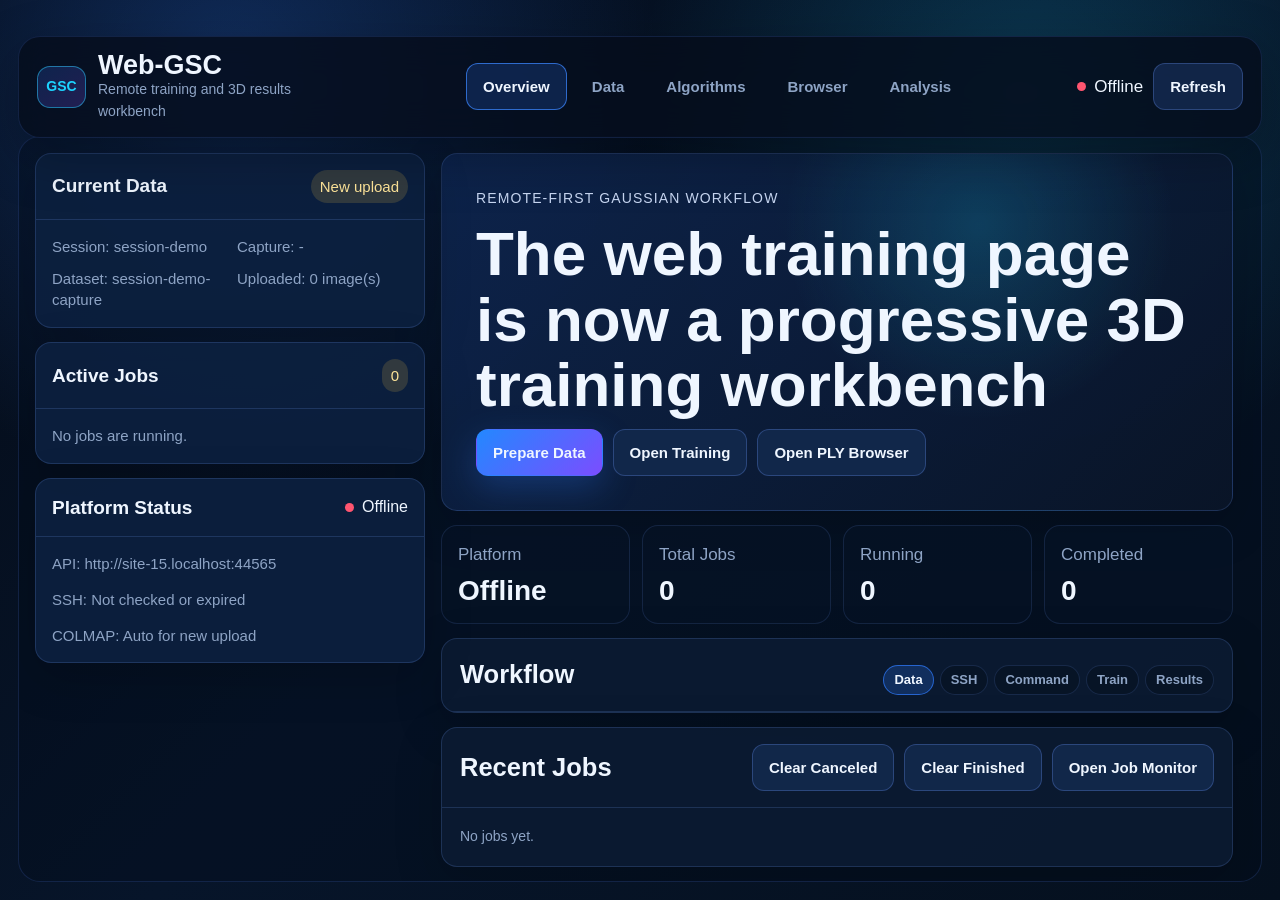
==== commit 257e00a4: "Fix remote monitor job iteration and reattach retries" ====
--- a/web/app.html
+++ b/web/app.html
@@ -16,7 +16,7 @@
       <p>If the backend is offline, the page will still open in offline check mode.</p>
     </div>
   </div>
-  <script type="module" src="./src/core/app.js?v=20260519-reattach-limit"></script>
+  <script type="module" src="./src/core/app.js?v=20260519-monitor-fix"></script>
 </body>
 
 </html>
